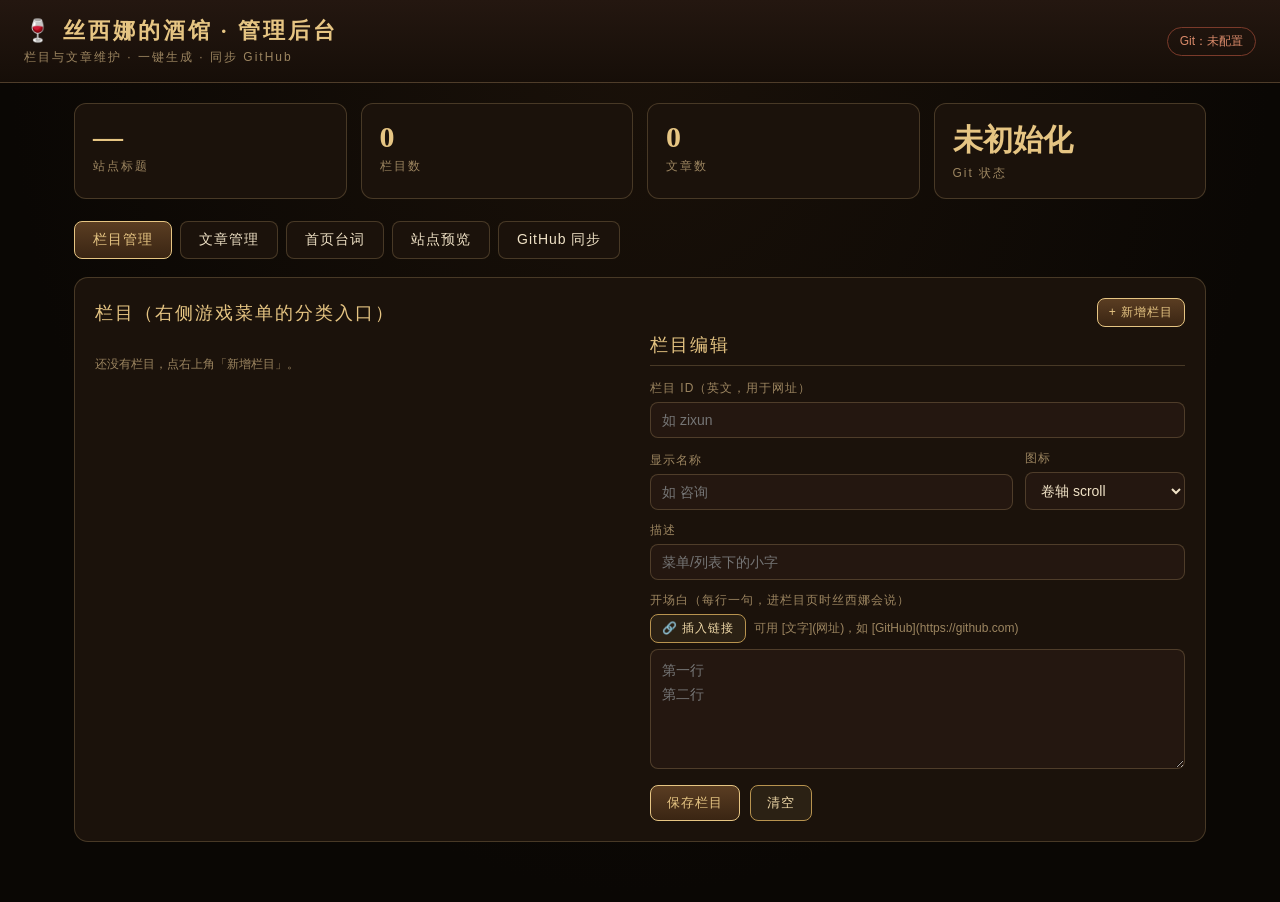
==== admin_ui.html @ 6d27c3b0 "博客内容更新 2026-10-20 20:17" ====
<!DOCTYPE html>
<html lang="zh-CN">
<head>
<meta charset="UTF-8">
<meta name="viewport" content="width=device-width, initial-scale=1">
<title>丝西娜的酒馆 · 管理后台</title>
<style>
  :root{--gold:#e6c583;--gold-soft:#f0d9a8;--gold-dim:#b8934f;--wood:#6b4a2a;--bg:#100a06;--panel:#1b120b;--panel2:#241710;--line:rgba(230,197,131,.22);--text:#f0e2c6;--dim:#9c8560;--red:#d98a6a;--green:#8fcf9a}
  *{box-sizing:border-box;margin:0;padding:0}
  body{background:radial-gradient(ellipse at top,#1a1109,#0a0704 70%);color:var(--text);font-family:"PingFang SC","Microsoft YaHei",sans-serif;min-height:100vh}
  a{color:var(--gold-soft)}
  header.top{display:flex;align-items:center;justify-content:space-between;padding:16px 24px;border-bottom:1px solid var(--line);background:linear-gradient(180deg,#241710,#160e08)}
  header.top h1{font-family:"KaiTi","STKaiti",serif;font-size:22px;letter-spacing:3px;color:var(--gold)}
  header.top .sub{font-size:12px;color:var(--dim);letter-spacing:2px;margin-top:3px}
  .git-badge{font-size:12px;padding:5px 12px;border:1px solid var(--line);border-radius:20px;color:var(--gold-soft)}
  .git-badge.dirty{color:#ffd9a0;border-color:#7a5a2a}
  .git-badge.clean{color:var(--green)}
  .git-badge.off{color:var(--red);border-color:#7a3a2a}
  .wrap{max-width:1180px;margin:0 auto;padding:20px 24px 60px}
  .cards{display:grid;grid-template-columns:repeat(auto-fit,minmax(150px,1fr));gap:14px;margin-bottom:22px}
  .card{background:var(--panel);border:1px solid var(--line);border-radius:12px;padding:16px 18px}
  .card .n{font-size:30px;font-weight:700;color:var(--gold);font-family:"KaiTi",serif}
  .card .l{font-size:12px;color:var(--dim);letter-spacing:2px;margin-top:4px}
  .tabs{display:flex;gap:8px;flex-wrap:wrap;margin-bottom:18px}
  .tab{padding:9px 18px;border:1px solid var(--line);border-radius:8px;background:var(--panel);color:var(--text);cursor:pointer;font-size:14px;letter-spacing:1px;transition:.15s}
  .tab:hover{border-color:var(--gold-dim)}
  .tab.active{background:linear-gradient(180deg,#5a3d22,#3a2513);color:var(--gold);border-color:var(--gold)}
  .panel{display:none;background:var(--panel);border:1px solid var(--line);border-radius:14px;padding:20px}
  .panel.active{display:block}
  .sec-title{font-family:"KaiTi",serif;font-size:18px;color:var(--gold);letter-spacing:2px;margin-bottom:14px;border-bottom:1px solid var(--line);padding-bottom:8px}
  .btn{display:inline-flex;align-items:center;gap:6px;padding:8px 16px;border:1px solid var(--gold-dim);border-radius:8px;background:rgba(230,197,131,.08);color:var(--gold-soft);cursor:pointer;font-size:13px;letter-spacing:1px;transition:.15s}
  .btn:hover{background:rgba(230,197,131,.18);color:#ffe9bd}
  .btn.primary{background:linear-gradient(180deg,#5a3d22,#3a2513);border-color:var(--gold);color:var(--gold)}
  .btn.danger{border-color:#7a3a2a;color:#e8a088;background:rgba(180,60,40,.1)}
  .btn.sm{padding:5px 11px;font-size:12px}
  .row{display:flex;gap:12px;flex-wrap:wrap;align-items:flex-end}
  .field{flex:1;min-width:160px;margin-bottom:12px}
  .field label{display:block;font-size:12px;color:var(--dim);letter-spacing:1px;margin-bottom:5px}
  input,select,textarea{width:100%;background:var(--panel2);border:1px solid var(--line);border-radius:8px;color:var(--text);padding:9px 11px;font-size:14px;font-family:inherit}
  textarea{resize:vertical;min-height:120px;line-height:1.7}
  input:focus,select:focus,textarea:focus{outline:none;border-color:var(--gold)}
  .list{display:flex;flex-direction:column;gap:10px;margin-top:16px}
  .item{background:var(--panel2);border:1px solid var(--line);border-radius:10px;padding:13px 15px;display:flex;justify-content:space-between;align-items:center;gap:12px}
  .item .meta{font-size:12px;color:var(--dim);margin-top:3px}
  .item .acts{display:flex;gap:8px;flex:none}
  .pill{display:inline-block;font-size:11px;padding:2px 9px;border:1px solid var(--line);border-radius:12px;color:var(--gold-soft);margin-left:6px}
  .toolbar{display:flex;justify-content:space-between;align-items:center;gap:10px;margin-bottom:6px;flex-wrap:wrap}
  .filter{display:flex;gap:8px;align-items:center;flex-wrap:wrap}
  iframe.prev{width:100%;height:560px;border:1px solid var(--line);border-radius:12px;background:#070503}
  .log{background:#0b0704;border:1px solid var(--line);border-radius:10px;padding:14px;font-family:Consolas,monospace;font-size:12.5px;line-height:1.7;color:#cdbf9a;white-space:pre-wrap;max-height:320px;overflow:auto;margin-top:12px}
  .log .ok{color:var(--green)} .log .err{color:var(--red)}
  .msg{font-size:13px;margin-top:10px;padding:9px 12px;border-radius:8px}
  .msg.ok{background:rgba(143,207,154,.12);color:var(--green);border:1px solid rgba(143,207,154,.3)}
  .msg.err{background:rgba(217,138,106,.12);color:var(--red);border:1px solid rgba(217,138,106,.3)}
  .grid2{display:grid;grid-template-columns:1fr 1fr;gap:20px}
  @media(max-width:760px){.grid2{grid-template-columns:1fr}}
  .hint{font-size:12px;color:var(--dim);margin-top:6px;line-height:1.6}
  .kv{font-size:12.5px;color:var(--dim);margin:4px 0}
  .kv b{color:var(--gold-soft);font-weight:600}
</style>
</head>
<body>
<header class="top">
  <div>
    <h1>🍷 丝西娜的酒馆 · 管理后台</h1>
    <div class="sub">栏目与文章维护 · 一键生成 · 同步 GitHub</div>
  </div>
  <div id="gitBadge" class="git-badge off">Git：未配置</div>
</header>

<div class="wrap">
  <div class="cards" id="cards"></div>

  <div class="tabs">
    <div class="tab active" data-tab="cat">栏目管理</div>
    <div class="tab" data-tab="post">文章管理</div>
    <div class="tab" data-tab="home">首页台词</div>
    <div class="tab" data-tab="preview">站点预览</div>
    <div class="tab" data-tab="git">GitHub 同步</div>
  </div>

  <!-- 栏目管理 -->
  <div class="panel active" id="tab-cat">
    <div class="toolbar">
      <div class="sec-title" style="border:0;margin:0;padding:0">栏目（右侧游戏菜单的分类入口）</div>
      <button class="btn primary sm" id="newCatBtn">+ 新增栏目</button>
    </div>
    <div class="grid2">
      <div>
        <div class="list" id="catList"></div>
      </div>
      <div>
        <div class="sec-title" id="catFormTitle">栏目编辑</div>
        <div class="row">
          <div class="field"><label>栏目 ID（英文，用于网址）</label><input id="catId" placeholder="如 zixun"></div>
        </div>
        <div class="row">
          <div class="field"><label>显示名称</label><input id="catName" placeholder="如 咨询"></div>
          <div class="field" style="max-width:150px"><label>图标</label>
            <select id="catIcon"><option value="scroll">卷轴 scroll</option><option value="mug">酒杯 mug</option><option value="home">酒馆 home</option></select>
          </div>
        </div>
        <div class="field"><label>描述</label><input id="catDesc" placeholder="菜单/列表下的小字"></div>
        <div class="field"><label>开场白（每行一句，进栏目页时丝西娜会说）</label>
          <div style="display:flex;gap:8px;align-items:center;margin-bottom:6px">
            <button class="btn sm" type="button" onclick="insertLink('catIntro')">🔗 插入链接</button>
            <span class="hint" style="margin:0">可用 [文字](网址)，如 [GitHub](https://github.com)</span>
          </div>
          <textarea id="catIntro" placeholder="第一行&#10;第二行"></textarea></div>
        <div style="display:flex;gap:10px">
          <button class="btn primary" id="saveCatBtn">保存栏目</button>
          <button class="btn" id="resetCatBtn">清空</button>
        </div>
        <div id="catMsg"></div>
      </div>
    </div>
  </div>

  <!-- 文章管理 -->
  <div class="panel" id="tab-post">
    <div class="toolbar">
      <div class="filter">
        <div class="sec-title" style="border:0;margin:0;padding:0">文章</div>
        <select id="postFilter" style="width:auto"><option value="">全部栏目</option></select>
      </div>
      <button class="btn primary sm" id="newPostBtn">+ 新增文章</button>
    </div>
    <div class="grid2">
      <div><div class="list" id="postList"></div></div>
      <div>
        <div class="sec-title" id="postFormTitle">文章编辑</div>
        <div class="row">
          <div class="field" style="max-width:46%"><label>文章 ID（英文）</label><input id="postId" placeholder="my-post"></div>
          <div class="field" style="max-width:46%"><label>所属栏目</label><select id="postCat"></select></div>
        </div>
        <div class="row">
          <div class="field"><label>标题</label><input id="postTitle" placeholder="文章标题"></div>
          <div class="field" style="max-width:170px"><label>日期</label><input id="postDate" type="date"></div>
        </div>
        <div class="field"><label>正文（每行一段，会作为丝西娜的台词逐字打出）</label>
          <div style="display:flex;gap:8px;align-items:center;margin-bottom:6px">
            <button class="btn sm" type="button" onclick="insertLink('postLines')">🔗 插入链接</button>
            <span class="hint" style="margin:0">可用 [文字](网址)，如 [GitHub](https://github.com)</span>
          </div>
          <textarea id="postLines" placeholder="第一段。&#10;第二段。"></textarea></div>
        <div style="display:flex;gap:10px">
          <button class="btn primary" id="savePostBtn">保存文章</button>
          <button class="btn" id="resetPostBtn">清空</button>
        </div>
        <div id="postMsg"></div>
      </div>
    </div>
  </div>

  <!-- 首页台词 -->
  <div class="panel" id="tab-home">
    <div class="sec-title">首页台词（打开网站时丝西娜逐句说）</div>
    <div class="row">
      <div class="field" style="max-width:320px"><label>站点标题</label><input id="siteTitle" placeholder="丝西娜的酒馆"></div>
      <div class="field" style="max-width:200px"><label>老板娘名字</label><input id="siteOwner" placeholder="丝西娜"></div>
    </div>
    <div class="field"><label>首页台词（每行一句）</label>
      <div style="display:flex;gap:8px;align-items:center;margin-bottom:6px">
        <button class="btn sm" type="button" onclick="insertLink('homeLines')">🔗 插入链接</button>
        <span class="hint" style="margin:0">可用 [文字](网址)，如 [GitHub](https://github.com)</span>
      </div>
      <textarea id="homeLines" style="min-height:200px"></textarea></div>
    <button class="btn primary" id="saveHomeBtn">保存首页与站点信息</button>
    <div id="homeMsg"></div>
  </div>

  <!-- 站点预览 -->
  <div class="panel" id="tab-preview">
    <div class="toolbar">
      <div class="sec-title" style="border:0;margin:0;padding:0">站点预览</div>
      <div style="display:flex;gap:10px">
        <button class="btn" id="rebuildBtn">🔄 重新生成站点</button>
        <button class="btn" id="refreshPrevBtn">刷新预览</button>
      </div>
    </div>
    <div class="hint">修改内容后，先点「重新生成站点」再「刷新预览」。预览内嵌本地文件，无需额外服务器。</div>
    <div id="rebuildMsg"></div>
    <iframe class="prev" id="prevFrame" src="/site/index.html"></iframe>
  </div>

  <!-- GitHub 同步 -->
  <div class="panel" id="tab-git">
    <div class="sec-title">GitHub 同步（一键把整个项目推送到 GitHub）</div>
    <div class="grid2">
      <div>
        <div class="field"><label>远程仓库地址（SSH 格式推荐）</label><input id="repoUrl" placeholder="git@github.com:DimDream/Stheno.git"></div>
        <div class="row">
          <div class="field" style="max-width:140px"><label>分支</label><input id="gitBranch" value="main"></div>
          <div class="field"><label>SSH 私钥路径</label><input id="gitKey" placeholder="G:/moumou_deploy/id_ed25519"></div>
        </div>
        <div style="display:flex;gap:10px">
          <button class="btn" id="saveGitCfgBtn">保存配置</button>
          <button class="btn primary" id="syncBtn">🚀 一键同步到 GitHub</button>
        </div>
        <div id="gitMsg"></div>
      </div>
      <div>
        <div class="sec-title" style="font-size:15px">当前仓库状态</div>
        <div id="gitState"></div>
      </div>
    </div>
    <div class="sec-title" style="font-size:15px;margin-top:18px">同步日志</div>
    <div class="log" id="gitLog">尚未同步。</div>
    <div class="hint" style="margin-top:12px">
      使用说明：<br>
      1. 在 GitHub 上新建一个<strong>空仓库</strong>（如 Stheno），把其 SSH 地址填到上方（格式 git@github.com:用户名/仓库.git）。<br>
      2. 确保本机 SSH 公钥已添加到 GitHub 账户（本项目复用 G:/moumou_deploy/id_ed25519）。<br>
      3. 点「一键同步」，首次会自动 git init 并提交、推送；之后每次点都会增量提交推送。
    </div>
  </div>
</div>

<script>
const $ = id => document.getElementById(id);
let STATE = {};

async function api(method, path, body){
  const opt = {method, headers:{"Content-Type":"application/json"}};
  if(body !== undefined) opt.body = JSON.stringify(body);
  const r = await fetch(path, opt);
  try { return await r.json(); } catch(e){ return {ok:false, error:"响应解析失败"}; }
}

async function load(){
  STATE = await api("GET","/api/state");
  renderCards(); renderCatList(); renderPostList(); renderHome(); renderGit();
  const badge = $("gitBadge");
  const g = STATE.git||{};
  if(!g.initialized || !g.remote){ badge.className="git-badge off"; badge.textContent="Git：未配置"; }
  else if(g.dirty || g.ahead>0){ badge.className="git-badge dirty"; badge.textContent="Git：有改动待同步"; }
  else { badge.className="git-badge clean"; badge.textContent="Git：已同步"; }
}

function renderCards(){
  const c = STATE.categories||[], p = STATE.posts||[];
  const cards = [
    ["站点标题", STATE.site?.title||"—"],
    ["栏目数", c.length],
    ["文章数", p.length],
    ["Git 状态", (STATE.git?.initialized? (STATE.git?.dirty?"有改动":"已同步") :"未初始化")],
  ];
  $("cards").innerHTML = cards.map(([l,n])=>`<div class="card"><div class="n">${n}</div><div class="l">${l}</div></div>`).join("");
}

/* ---------- 栏目 ---------- */
function renderCatList(){
  const c = STATE.categories||[];
  const count = id => (STATE.posts||[]).filter(p=>p.cat===id).length;
  $("catList").innerHTML = c.length? c.map(cat=>`
    <div class="item">
      <div><div><b style="color:var(--gold)">${esc(cat.name)}</b><span class="pill">${esc(cat.id)}</span><span class="pill">${count(cat.id)} 篇</span></div>
      <div class="meta">${esc(cat.desc||"")}</div></div>
      <div class="acts">
        <button class="btn sm" onclick="editCat('${cat.id}')">编辑</button>
        <button class="btn sm danger" onclick="delCat('${cat.id}')">删除</button>
      </div>
    </div>`).join("") : `<div class="hint">还没有栏目，点右上角「新增栏目」。</div>`;
}
function editCat(id){
  const cat = (STATE.categories||[]).find(c=>c.id===id); if(!cat) return;
  $("catId").value = cat.id; $("catName").value = cat.name;
  $("catIcon").value = cat.icon||"mug"; $("catDesc").value = cat.desc||"";
  $("catIntro").value = ((STATE.cat_intro||{})[id]||[]).join("\n");
  $("catFormTitle").textContent = "编辑栏目：" + cat.name;
}
function resetCat(){ $("catId").value=""; $("catName").value=""; $("catIcon").value="mug"; $("catDesc").value=""; $("catIntro").value=""; $("catFormTitle").textContent="栏目编辑"; }
async function saveCat(){
  const id = $("catId").value.trim(); if(!id){ return showMsg("catMsg","请填写栏目 ID（英文）","err"); }
  const body = {id, name:$("catName").value.trim()||id, icon:$("catIcon").value,
    desc:$("catDesc").value, intro:$("catIntro").value.split("\n").map(s=>s.trim()).filter(Boolean)};
  const r = await api("POST","/api/category",body);
  showMsg("catMsg", r.ok? "已保存栏目 ✔":"保存失败："+(r.error||""), r.ok?"ok":"err");
  if(r.ok){ resetCat(); await load(); }
}
async function delCat(id){
  if(!confirm("删除栏目「"+id+"」会同时删除其下所有文章，确定？")) return;
  const r = await api("DELETE","/api/category",{id});
  showMsg("catMsg", r.ok? `已删除（连带 ${r.removed_posts} 篇文章）✔`:"删除失败","ok");
  if(r.ok) await load();
}

/* ---------- 文章 ---------- */
function fillCatSelect(){
  const opts = (STATE.categories||[]).map(c=>`<option value="${c.id}">${esc(c.name)}</option>`).join("");
  $("postCat").innerHTML = opts || `<option value="">（先建栏目）</option>`;
  $("postFilter").innerHTML = `<option value="">全部栏目</option>` + opts;
}
function renderPostList(){
  fillCatSelect();
  const f = $("postFilter").value;
  let posts = STATE.posts||[];
  if(f) posts = posts.filter(p=>p.cat===f);
  posts = posts.slice().sort((a,b)=> (b.date||"").localeCompare(a.date||""));
  const catName = id => ((STATE.categories||[]).find(c=>c.id===id)||{}).name || id;
  $("postList").innerHTML = posts.length? posts.map(p=>`
    <div class="item">
      <div><div><b style="color:var(--gold)">${esc(p.title)}</b><span class="pill">${esc(catName(p.cat))}</span></div>
      <div class="meta">${esc(p.date||"")} · ${(p.lines||[]).length} 段 · ${esc(p.id)}</div></div>
      <div class="acts">
        <button class="btn sm" onclick="editPost('${p.id}')">编辑</button>
        <button class="btn sm danger" onclick="delPost('${p.id}')">删除</button>
      </div>
    </div>`).join("") : `<div class="hint">该栏目下还没有文章。</div>`;
}
function editPost(id){
  const p = (STATE.posts||[]).find(x=>x.id===id); if(!p) return;
  $("postId").value=p.id; $("postCat").value=p.cat; $("postTitle").value=p.title||"";
  $("postDate").value=p.date||""; $("postLines").value=(p.lines||[]).join("\n");
  $("postFormTitle").textContent="编辑文章："+p.title;
}
function resetPost(){ $("postId").value=""; $("postCat").value=""; $("postTitle").value=""; $("postDate").value=""; $("postLines").value=""; $("postFormTitle").textContent="文章编辑"; }
async function savePost(){
  const id = $("postId").value.trim(); if(!id){ return showMsg("postMsg","请填写文章 ID（英文）","err"); }
  const body = {id, cat:$("postCat").value, title:$("postTitle").value, date:$("postDate").value,
    lines:$("postLines").value.split("\n").map(s=>s.trim()).filter(Boolean)};
  const r = await api("POST","/api/post",body);
  showMsg("postMsg", r.ok?"已保存文章 ✔":"保存失败："+(r.error||""), r.ok?"ok":"err");
  if(r.ok){ resetPost(); await load(); }
}
async function delPost(id){
  if(!confirm("确定删除文章「"+id+"」？")) return;
  const r = await api("DELETE","/api/post",{id});
  showMsg("postMsg", r.ok?"已删除 ✔":"删除失败","ok");
  if(r.ok) await load();
}

/* ---------- 首页台词 ---------- */
function renderHome(){
  $("siteTitle").value = STATE.site?.title||"";
  $("siteOwner").value = STATE.site?.owner||"";
  $("homeLines").value = (STATE.home_lines||[]).join("\n");
}
async function saveHome(){
  const body = {site:{title:$("siteTitle").value, owner:$("siteOwner").value}, home_lines:$("homeLines").value.split("\n").map(s=>s.trim()).filter(Boolean)};
  const r = await api("POST","/api/site",body);
  showMsg("homeMsg", r.ok?"已保存首页与站点信息 ✔":"保存失败","ok");
  if(r.ok) await load();
}

/* ---------- 预览 ---------- */
async function rebuild(){
  $("rebuildMsg").innerHTML = `<div class="hint">正在生成…</div>`;
  const r = await api("POST","/api/rebuild");
  $("rebuildMsg").innerHTML = `<div class="msg ${r.ok?'ok':'err'}">${esc(r.message||r.error||'')}</div>`;
  if(r.ok) refreshPrev();
}
function refreshPrev(){ $("prevFrame").src = "/site/index.html?t=" + Date.now(); }

/* ---------- Git ---------- */
function renderGit(){
  const g = STATE.git||{}, cfg = STATE.git_cfg||{};
  $("repoUrl").value = cfg.repo_url||""; $("gitBranch").value = cfg.branch||"main"; $("gitKey").value = cfg.ssh_key||"";
  const rows = [
    ["是否已初始化", g.initialized? "是":"否"],
    ["远程地址", g.remote||"（未设置）"],
    ["当前分支", g.branch||"—"],
    ["工作区", g.dirty? "有未提交改动":"干净"],
    ["待推送", g.ahead>0? (g.ahead+" 个提交"):"无"],
    ["最近提交", g.last_commit||"—"],
  ];
  $("gitState").innerHTML = rows.map(([k,v])=>`<div class="kv"><b>${k}：</b>${esc(v)}</div>`).join("");
}
async function saveGitCfg(){
  const body = {repo_url:$("repoUrl").value.trim(), branch:$("gitBranch").value.trim()||"main", ssh_key:$("gitKey").value.trim()};
  const r = await api("POST","/api/git-config",body);
  showMsg("gitMsg", r.ok?"已保存 Git 配置 ✔":"保存失败","ok");
  if(r.ok) await load();
}
async function syncGit(){
  $("syncBtn").disabled = true; $("gitLog").textContent = "正在同步…";
  const r = await api("POST","/api/git-sync");
  const cls = l => l.startsWith("ERR")? "err":"ok";
  $("gitLog").innerHTML = (r.log||[]).map(l=>`<span class="${cls(l)}">${esc(l)}</span>`).join("\n");
  showMsg("gitMsg", r.ok?"已同步到 GitHub ✔":"同步未完全成功，见日志","ok");
  $("syncBtn").disabled = false;
  await load();
}

function esc(s){ return String(s).replace(/[&<>]/g,c=>({"&":"&amp;","<":"&lt;",">":"&gt;"}[c])); }
function showMsg(id, text, type){ $(id).innerHTML = `<div class="msg ${type}">${esc(text)}</div>`; }

/* ---------- 插入链接：[文字](网址) ---------- */
function insertLink(id){
  const ta = $(id); if(!ta) return;
  const s = ta.selectionStart, e = ta.selectionEnd;
  const sel = ta.value.substring(s, e);
  const text = sel || "显示文字";
  const url = window.prompt("请输入链接地址\n（http(s):// 开头，或站内相对路径如 /zixun.html）：", "https://");
  if(url === null) return;
  const token = "[" + text + "](" + url.trim() + ")";
  ta.value = ta.value.slice(0, s) + token + ta.value.slice(e);
  const pos = s + token.length;
  ta.focus(); ta.setSelectionRange(pos, pos);
}

/* ---------- 事件 ---------- */
document.querySelectorAll(".tab").forEach(t=>t.onclick=()=>{
  document.querySelectorAll(".tab").forEach(x=>x.classList.remove("active"));
  document.querySelectorAll(".panel").forEach(x=>x.classList.remove("active"));
  t.classList.add("active"); $("tab-"+t.dataset.tab).classList.add("active");
});
$("newCatBtn").onclick = resetCat;
$("saveCatBtn").onclick = saveCat;
$("resetCatBtn").onclick = resetCat;
$("newPostBtn").onclick = resetPost;
$("savePostBtn").onclick = savePost;
$("resetPostBtn").onclick = resetPost;
$("postFilter").onchange = renderPostList;
$("saveHomeBtn").onclick = saveHome;
$("rebuildBtn").onclick = rebuild;
$("refreshPrevBtn").onclick = refreshPrev;
$("saveGitCfgBtn").onclick = saveGitCfg;
$("syncBtn").onclick = syncGit;

load();
</script>
</body>
</html>
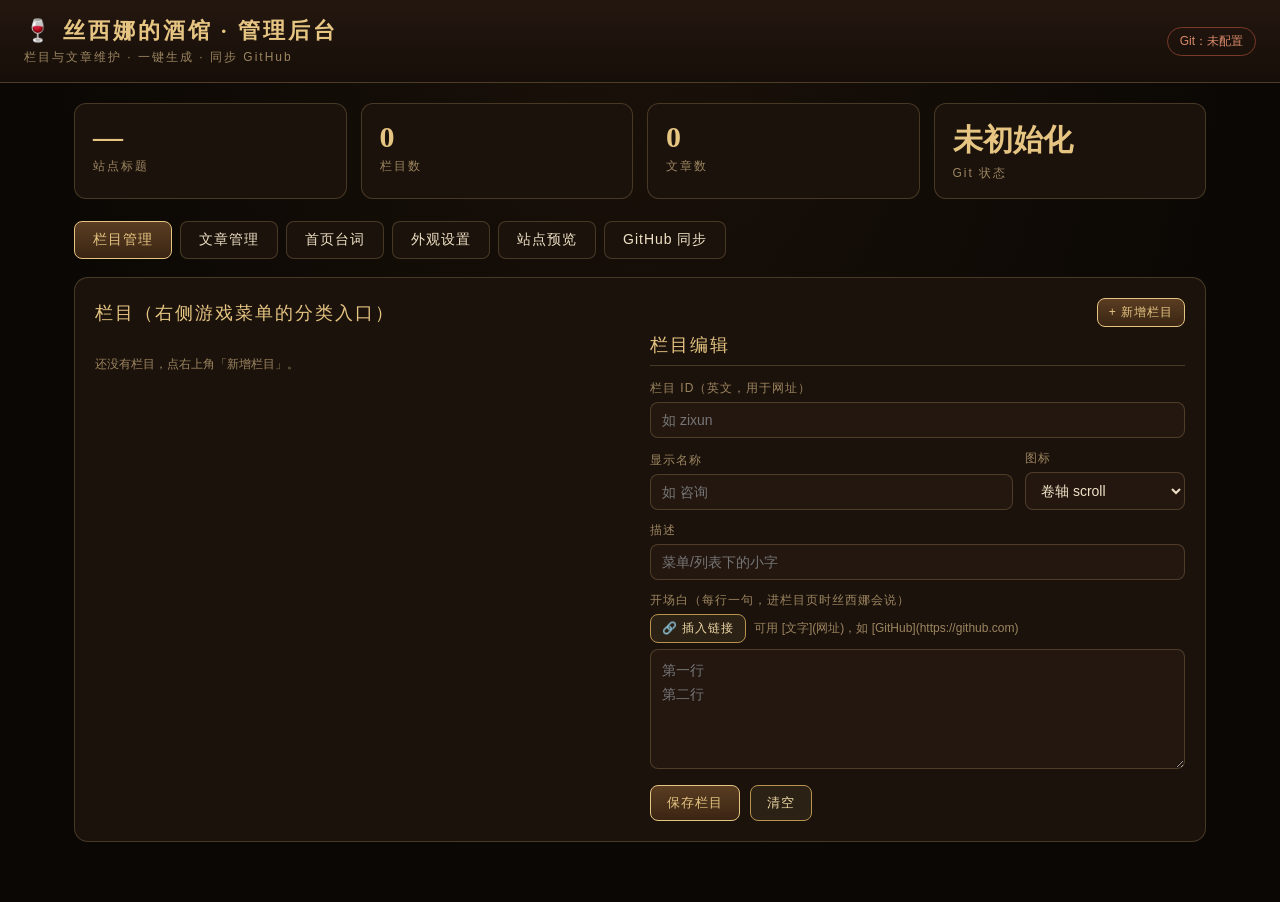
==== commit c8126001: "管理后台新增外观设置：图片上传与主题色编辑" ====
--- a/admin_ui.html
+++ b/admin_ui.html
@@ -57,6 +57,16 @@
   .hint{font-size:12px;color:var(--dim);margin-top:6px;line-height:1.6}
   .kv{font-size:12.5px;color:var(--dim);margin:4px 0}
   .kv b{color:var(--gold-soft);font-weight:600}
+  .imgcards{display:grid;grid-template-columns:repeat(auto-fit,minmax(220px,1fr));gap:14px;margin-bottom:8px}
+  .imgcard{background:var(--panel2);border:1px solid var(--line);border-radius:10px;padding:12px}
+  .imgcard .prev{height:120px;border-radius:8px;background:#0b0704 center/contain no-repeat;border:1px solid var(--line);margin-bottom:10px}
+  .imgcard .nm{font-size:13px;color:var(--gold-soft);margin-bottom:8px;letter-spacing:1px}
+  .swatches{display:grid;grid-template-columns:repeat(auto-fit,minmax(200px,1fr));gap:12px}
+  .sw{display:flex;align-items:center;gap:10px;background:var(--panel2);border:1px solid var(--line);border-radius:10px;padding:9px 12px}
+  .sw input[type=color]{width:44px;height:34px;flex:none;padding:0;border:1px solid var(--line);border-radius:6px;background:var(--panel2);cursor:pointer}
+  .sw .lb{flex:1;font-size:13px;color:var(--text)}
+  .sw .hx{width:86px;flex:none;font-family:Consolas,monospace;font-size:12px;text-transform:lowercase}
+  .presets{display:flex;gap:8px;flex-wrap:wrap;margin-bottom:14px}
 </style>
 </head>
 <body>
@@ -75,6 +85,7 @@
     <div class="tab active" data-tab="cat">栏目管理</div>
     <div class="tab" data-tab="post">文章管理</div>
     <div class="tab" data-tab="home">首页台词</div>
+    <div class="tab" data-tab="appearance">外观设置</div>
     <div class="tab" data-tab="preview">站点预览</div>
     <div class="tab" data-tab="git">GitHub 同步</div>
   </div>
@@ -169,6 +180,23 @@
     <div id="homeMsg"></div>
   </div>
 
+  <!-- 外观设置 -->
+  <div class="panel" id="tab-appearance">
+    <div class="sec-title">图片（背景 / 人物 / 站点图标）</div>
+    <div class="hint" style="margin-bottom:12px">仅支持 PNG。上传后立即生效，刷新预览即可看到；旧文件会自动备份为 .bak。</div>
+    <div class="imgcards" id="imgCards"></div>
+    <div id="imgMsg"></div>
+    <div class="sec-title" style="margin-top:22px">主题色（界面配色）</div>
+    <div class="presets" id="themePresets"></div>
+    <div class="swatches" id="themeSwatches"></div>
+    <div style="display:flex;gap:10px;margin-top:16px">
+      <button class="btn primary" id="saveThemeBtn">保存主题并重新生成</button>
+      <button class="btn" id="resetThemeBtn">恢复默认金色</button>
+    </div>
+    <div id="themeMsg"></div>
+    <div class="hint" style="margin-top:10px">「主金色」会自动派生出菜单/边框/悬浮等所有半透明金色组件；保存后全站（含子页面）即时生效。</div>
+  </div>
+
   <!-- 站点预览 -->
   <div class="panel" id="tab-preview">
     <div class="toolbar">
@@ -228,7 +256,7 @@
 
 async function load(){
   STATE = await api("GET","/api/state");
-  renderCards(); renderCatList(); renderPostList(); renderHome(); renderGit();
+  renderCards(); renderCatList(); renderPostList(); renderHome(); renderAppearance(); renderGit();
   const badge = $("gitBadge");
   const g = STATE.git||{};
   if(!g.initialized || !g.remote){ badge.className="git-badge off"; badge.textContent="Git：未配置"; }
@@ -342,6 +370,100 @@
   if(r.ok) await load();
 }
 
+/* ---------- 外观：图片与主题 ---------- */
+const THEME_KEYS = [
+  ["gold","主金色（菜单/标题/描边）"],
+  ["gold_soft","亮金（悬浮高亮）"],
+  ["gold_dim","暗金（次级装饰）"],
+  ["text_dim","次级文字"],
+  ["bg","页面背景 · 外圈"],
+  ["bg_center","页面背景 · 中心"],
+  ["text","对话框文字"],
+  ["link","链接颜色"],
+  ["link_hover","链接悬浮色"],
+];
+const THEME_FALLBACK = {gold:"#e6c583",gold_soft:"#f0d9a8",gold_dim:"#b8934f",text_dim:"#c9b394",bg:"#070503",bg_center:"#16100b",text:"#f5ead2",link:"#ffd98a",link_hover:"#fff0c8"};
+const THEME_PRESETS = {
+  "默认金":THEME_FALLBACK,
+  "幽蓝夜":{gold:"#7fb3e8",gold_soft:"#b8d8f5",gold_dim:"#4a7ba8",text_dim:"#8aa3bd",bg:"#03070c",bg_center:"#0a1420",text:"#dce8f5",link:"#9ecdf5",link_hover:"#d0e8ff"},
+  "绯红夜":{gold:"#e8907f",gold_soft:"#f5c0b0",gold_dim:"#a84a3f",text_dim:"#bd8a80",bg:"#0c0303",bg_center:"#200a08",text:"#f5dcd8",link:"#f5a898",link_hover:"#ffd0c0"},
+  "墨绿夜":{gold:"#8fc99a",gold_soft:"#c0e8c8",gold_dim:"#4a8a5a",text_dim:"#8aa895",bg:"#030c05",bg_center:"#0a2010",text:"#dcf5e2",link:"#a0d8ac",link_hover:"#c8f0d0"},
+  "暗紫夜":{gold:"#b893d6",gold_soft:"#dcc0ee",gold_dim:"#6a4a8a",text_dim:"#9a85b3",bg:"#07030c",bg_center:"#140a20",text:"#e8dcf5",link:"#c8a0e8",link_hover:"#e0c8ff"},
+};
+const IMG_SLOTS = [
+  ["背景.png","背景图（酒馆全景）"],
+  ["丝西娜.png","人物立绘（透明底）"],
+  ["favicon.png","站点图标"],
+];
+function currentTheme(){
+  const t = (STATE.site && STATE.site.theme) || {};
+  const out = {};
+  THEME_KEYS.forEach(([k])=>{ out[k] = t[k] || THEME_FALLBACK[k]; });
+  return out;
+}
+function renderAppearance(){
+  $("imgCards").innerHTML = IMG_SLOTS.map(([name,desc])=>`
+    <div class="imgcard">
+      <div class="prev" id="prev_${name.replace(".","_")}" style="background-image:url('/site/assets/img/${name}?t='+Date.now())"></div>
+      <div class="nm">${desc}</div>
+      <input type="file" id="file_${name.replace(".","_")}" accept="image/png" style="display:none">
+      <div style="display:flex;gap:8px">
+        <button class="btn sm" onclick="$('file_${name.replace(".","_")}').click()">选择 PNG</button>
+        <button class="btn sm primary" onclick="uploadImage('${name}','file_${name.replace(".","_")}')">上传</button>
+      </div>
+    </div>`).join("");
+  $("themePresets").innerHTML = Object.keys(THEME_PRESETS).map(n=>
+    `<button class="btn sm" onclick='applyPreset(${JSON.stringify(n)})'>${n}</button>`).join("");
+  $("themeSwatches").innerHTML = THEME_KEYS.map(([k,lb])=>`
+    <div class="sw">
+      <input type="color" id="th_${k}" value="${currentTheme()[k]}" oninput="$('hx_${k}').value=this.value">
+      <span class="lb">${lb}</span>
+      <input class="hx" id="hx_${k}" value="${currentTheme()[k]}" oninput="syncSwatch('${k}',this.value)">
+    </div>`).join("");
+}
+function syncSwatch(k,v){
+  if(/^#?[0-9a-fA-F]{3,6}$/.test(v.trim())){
+    $("th_"+k).value = v.trim().startsWith("#")? v.trim() : "#"+v.trim();
+  }
+}
+function applyPreset(name){
+  const p = THEME_PRESETS[name]; if(!p) return;
+  THEME_KEYS.forEach(([k])=>{ $("th_"+k).value = p[k]; $("hx_"+k).value = p[k]; });
+  showMsg("themeMsg", "已选择预设「"+name+"」，点「保存主题并重新生成」生效","ok");
+}
+function resetTheme(){ applyPreset("默认金"); }
+function readFileAsDataURL(file){
+  return new Promise((resolve,reject)=>{
+    const r = new FileReader();
+    r.onload = ()=>resolve(r.result);
+    r.onerror = ()=>reject(new Error("读取失败"));
+    r.readAsDataURL(file);
+  });
+}
+async function uploadImage(name, inputId){
+  const f = $(inputId).files[0];
+  if(!f) return showMsg("imgMsg","请先点击「选择 PNG」挑选图片","err");
+  if(f.size > 12*1024*1024) return showMsg("imgMsg","图片超过 12MB 上限","err");
+  showMsg("imgMsg","正在上传 "+name+" …","ok");
+  let data;
+  try { data = await readFileAsDataURL(f); } catch(e){ return showMsg("imgMsg","文件读取失败","err"); }
+  const r = await api("POST","/api/upload-image",{name, data});
+  showMsg("imgMsg", r.ok? name+" 已更新 ✔（点预览页的「刷新预览」查看）":"上传失败："+(r.error||""), r.ok?"ok":"err");
+  if(r.ok) renderAppearance();
+}
+async function saveTheme(){
+  const theme = {};
+  THEME_KEYS.forEach(([k])=>{ theme[k] = $("th_"+k).value; });
+  const site = Object.assign({}, STATE.site||{}, {theme});
+  const r = await api("POST","/api/site",{site});
+  if(!r.ok){ return showMsg("themeMsg","保存失败："+(r.error||""),"err"); }
+  showMsg("themeMsg","主题已保存，正在重新生成站点…","ok");
+  const rb = await api("POST","/api/rebuild");
+  showMsg("themeMsg", rb.ok? "主题已应用 ✔ 全站生效":"已保存，但生成失败："+(rb.message||rb.error||""), rb.ok?"ok":"err");
+  await load();
+  if(rb.ok && $("tab-preview").classList.contains("active")) refreshPrev();
+}
+
 /* ---------- 预览 ---------- */
 async function rebuild(){
   $("rebuildMsg").innerHTML = `<div class="hint">正在生成…</div>`;
@@ -412,6 +534,8 @@
 $("resetPostBtn").onclick = resetPost;
 $("postFilter").onchange = renderPostList;
 $("saveHomeBtn").onclick = saveHome;
+$("saveThemeBtn").onclick = saveTheme;
+$("resetThemeBtn").onclick = resetTheme;
 $("rebuildBtn").onclick = rebuild;
 $("refreshPrevBtn").onclick = refreshPrev;
 $("saveGitCfgBtn").onclick = saveGitCfg;
